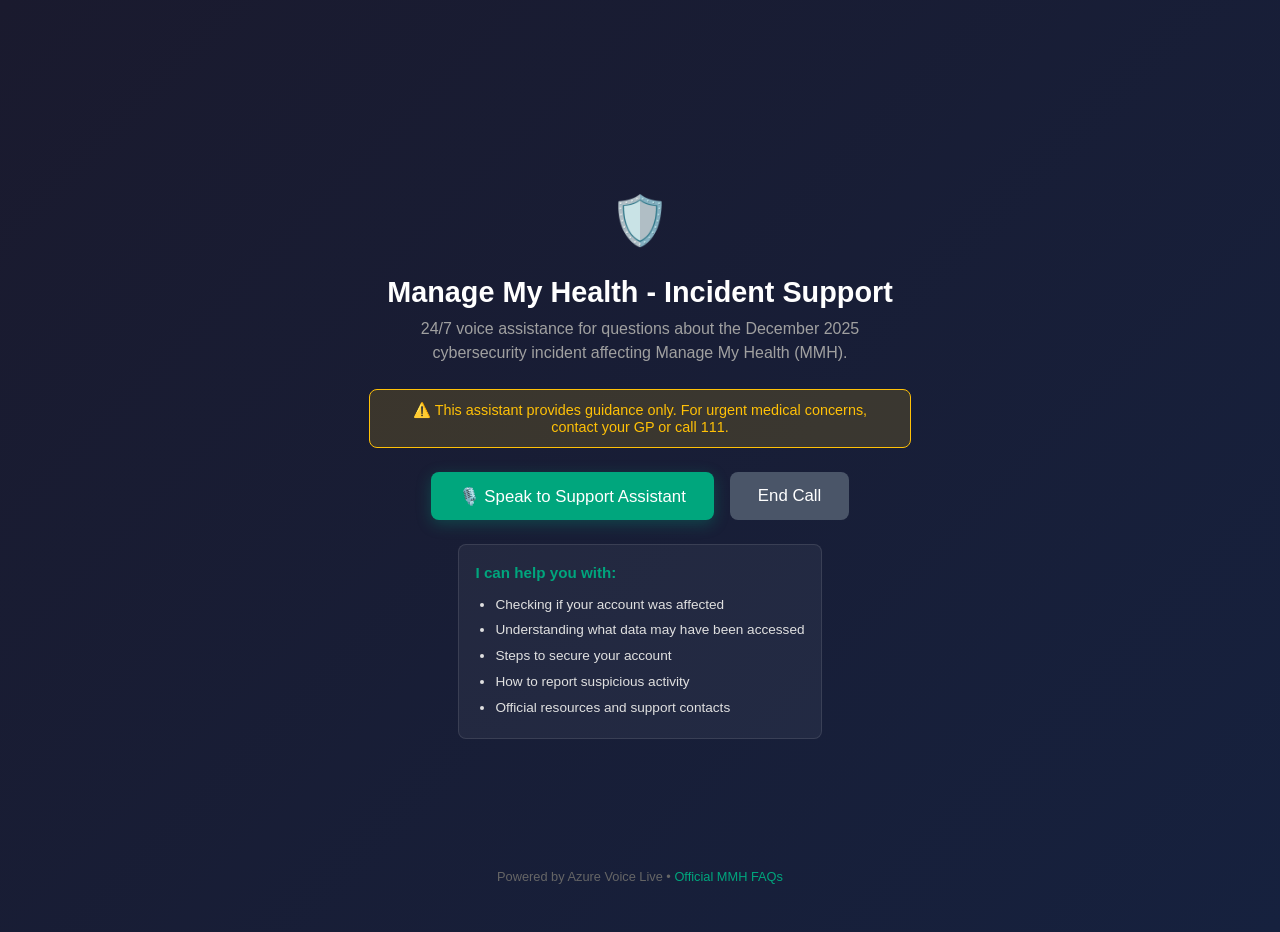
==== server/static/index.html @ 9e4277f2 "feat: Implement real-time speech transcription handler with Azure Speech SDK - Added SpeechTranscrip" ====
<!DOCTYPE html>
<html lang="en">
<head>
  <meta charset="UTF-8" />
  <meta name="viewport" content="width=device-width, initial-scale=1.0" />
  <title>MMH Cyber Incident Support Line</title>
  <style>
    body {
      margin: 0;
      padding: 0;
      font-family: 'Segoe UI', Tahoma, Geneva, Verdana, sans-serif;
      background: linear-gradient(135deg, #1a1a2e 0%, #16213e 100%);
      display: flex;
      flex-direction: column;
      align-items: center;
      justify-content: center;
      min-height: 100vh;
      color: #e0e0e0;
      text-align: center;
      padding: 1rem;
    }

    .header-icon {
      font-size: 3rem;
      margin-bottom: 0.5rem;
    }

    h1 {
      font-size: 1.8rem;
      margin-bottom: 0.5rem;
      color: #fff;
    }

    .subtitle {
      font-size: 1rem;
      color: #a0a0a0;
      margin-bottom: 1.5rem;
      max-width: 500px;
      line-height: 1.5;
    }

    .alert-banner {
      background: rgba(255, 193, 7, 0.15);
      border: 1px solid #ffc107;
      border-radius: 0.5rem;
      padding: 0.75rem 1.25rem;
      margin-bottom: 1.5rem;
      max-width: 500px;
      font-size: 0.9rem;
      color: #ffc107;
    }

    .controls {
      display: flex;
      gap: 1rem;
      flex-wrap: wrap;
      justify-content: center;
    }

    button {
      padding: 0.85rem 1.75rem;
      font-size: 1.05rem;
      border: none;
      border-radius: 0.5rem;
      cursor: pointer;
      transition: all 0.3s ease;
      font-weight: 500;
    }

    #startBtn {
      background-color: #00a67d;
      color: white;
      box-shadow: 0 4px 15px rgba(0, 166, 125, 0.3);
    }

    #startBtn:hover {
      background-color: #008c6a;
      transform: translateY(-2px);
    }

    #startBtn:disabled {
      background-color: #4a5568;
      cursor: not-allowed;
      transform: none;
      box-shadow: none;
    }

    #stopBtn {
      background-color: #e53e3e;
      color: white;
    }

    #stopBtn:hover:not(:disabled) {
      background-color: #c53030;
    }

    #stopBtn:disabled {
      background-color: #4a5568;
      cursor: not-allowed;
    }

    .info-box {
      background: rgba(255, 255, 255, 0.05);
      border: 1px solid rgba(255, 255, 255, 0.1);
      border-radius: 0.5rem;
      padding: 1rem;
      margin-top: 1.5rem;
      max-width: 450px;
      text-align: left;
      font-size: 0.85rem;
      line-height: 1.6;
    }

    .info-box h3 {
      margin: 0 0 0.5rem 0;
      font-size: 0.95rem;
      color: #00a67d;
    }

    .info-box ul {
      margin: 0;
      padding-left: 1.25rem;
    }

    .info-box li {
      margin-bottom: 0.25rem;
    }

    audio {
      margin-top: 2rem;
      display: block;
    }

    footer {
      position: fixed;
      bottom: 1rem;
      font-size: 0.8rem;
      color: #666;
    }

    footer a {
      color: #00a67d;
      text-decoration: none;
    }

    footer a:hover {
      text-decoration: underline;
    }

    .nav-link {
      margin-top: 1.5rem;
    }

    .nav-link a {
      color: #00a67d;
      text-decoration: none;
      font-size: 0.9rem;
      display: inline-flex;
      align-items: center;
      gap: 0.5rem;
      transition: color 0.2s ease;
    }

    .nav-link a:hover {
      color: #00d9a0;
      text-decoration: underline;
    }
  </style>
</head>
<body>
  <div class="header-icon">🛡️</div>
  <h1>Manage My Health - Incident Support</h1>
  <div class="subtitle">
    24/7 voice assistance for questions about the December 2025 cybersecurity incident affecting Manage My Health (MMH).
  </div>

  <div class="alert-banner">
    ⚠️ This assistant provides guidance only. For urgent medical concerns, contact your GP or call 111.
  </div>

  <div class="controls">
    <button id="startBtn" onclick="startStreaming()" title="Start talking to the support assistant">
      🎙️ Speak to Support Assistant
    </button>
    <button id="stopBtn" onclick="stopStreaming()" disabled title="End the conversation">
      End Call
    </button>
  </div>

  <div class="info-box">
    <h3>I can help you with:</h3>
    <ul>
      <li>Checking if your account was affected</li>
      <li>Understanding what data may have been accessed</li>
      <li>Steps to secure your account</li>
      <li>How to report suspicious activity</li>
      <li>Official resources and support contacts</li>
    </ul>
  </div>

  <!-- Ambient Scene: Backend handles ambient mixing via AMBIENT_PRESET env var -->

  <audio id="ttsPlayer" autoplay></audio>

  <footer>
    Powered by Azure Voice Live • <a href="https://managemyhealth.co.nz/faqs-cyber-breach/" target="_blank">Official MMH FAQs</a>
  </footer>

  <script>
    let mediaStream, source, processor, socket;
    let audioContext = new AudioContext({ sampleRate: 24000 });
    let workletNode;

    // Load the AudioWorkletProcessor
    async function loadAudioProcessor() {
      await audioContext.audioWorklet.addModule('/static/audio-processor.js');
      workletNode = new AudioWorkletNode(audioContext, 'audio-processor');
      workletNode.connect(audioContext.destination);
    }

    async function playAudio(arrayBuffer) {
      if (audioContext.state === 'suspended') await audioContext.resume();
      const int16 = new Int16Array(arrayBuffer);
      const float32 = new Float32Array(int16.length);
      for (let i = 0; i < int16.length; i++) {
        float32[i] = int16[i] / (int16[i] < 0 ? 0x8000 : 0x7FFF);
      }
      workletNode.port.postMessage({ pcm: float32 });
    }

    function stopPlayback() {
      if (workletNode) workletNode.port.postMessage({ clear: true });
    }

    function float32ToInt16(float32Array) {
      const int16 = new Int16Array(float32Array.length);
      for (let i = 0; i < float32Array.length; i++) {
        const s = Math.max(-1, Math.min(1, float32Array[i]));
        int16[i] = s < 0 ? s * 0x8000 : s * 0x7FFF;
      }
      return int16;
    }

    async function startMicrophone() {
      mediaStream = await navigator.mediaDevices.getUserMedia({
        audio: {
          echoCancellation: true,
          noiseSuppression: true,
          autoGainControl: true
        }
      });
      source = audioContext.createMediaStreamSource(mediaStream);
      processor = audioContext.createScriptProcessor(4096, 1, 1);

      processor.onaudioprocess = (event) => {
        const input = event.inputBuffer.getChannelData(0);
        const pcm = float32ToInt16(input);
        if (socket?.readyState === WebSocket.OPEN) {
          socket.send(pcm.buffer);
        }
      };

      // ONLY route mic input into the processor
      source.connect(processor);
      processor.connect(audioContext.destination); // destination is silent when context's output not used
    }

    function stopMicrophone() {
      if (processor && typeof processor.disconnect === "function") {
        processor.disconnect();
        processor = null;
      }
      if (mediaStream && mediaStream.getTracks) {
        mediaStream.getTracks().forEach(t => t.stop());
        mediaStream = null;
      }
    }

    function stopStreaming() {
      socket.close();
    }

    function startStreaming() {
      let wsProtocol = window.location.protocol === "https:" ? "wss" : "ws";
      let wsHost = window.location.host; 
      socket = new WebSocket(`${wsProtocol}://${wsHost}/web/ws`);
      socket.binaryType = "arraybuffer";

      socket.onopen = async () => {
        console.log("WebSocket opened");
        await audioContext.resume();
        await startMicrophone();
        document.getElementById("startBtn").disabled = true;
        document.getElementById("stopBtn").disabled = false;
      };

      socket.onmessage = async (event) => {
        if (typeof event.data === "string") {
          const msg = JSON.parse(event.data);
          if (msg.Kind === "StopAudio") {
            console.log("Audio stopped")
            stopPlayback();
          }
          if (msg.Kind === "Transcription") {
            console.log("Transcript:", msg.Text);
          }
         }
        else if (event.data instanceof ArrayBuffer) {
            try {
              playAudio(event.data);
            } catch (e) {
              console.error("Failed to decode audio:", e);
            }
        }
        else
        {
          console.log("unknown message", event.data);
        }
      }

      socket.onclose = () => {
        console.log("WebSocket closed");
        stopMicrophone();
        document.getElementById("startBtn").disabled = false;
        document.getElementById("stopBtn").disabled = true;
      };

      socket.onerror = (err) => console.error("WebSocket error", err);
    }

    // Initialize the audio processor
    loadAudioProcessor();
  </script>
</body>
</html>
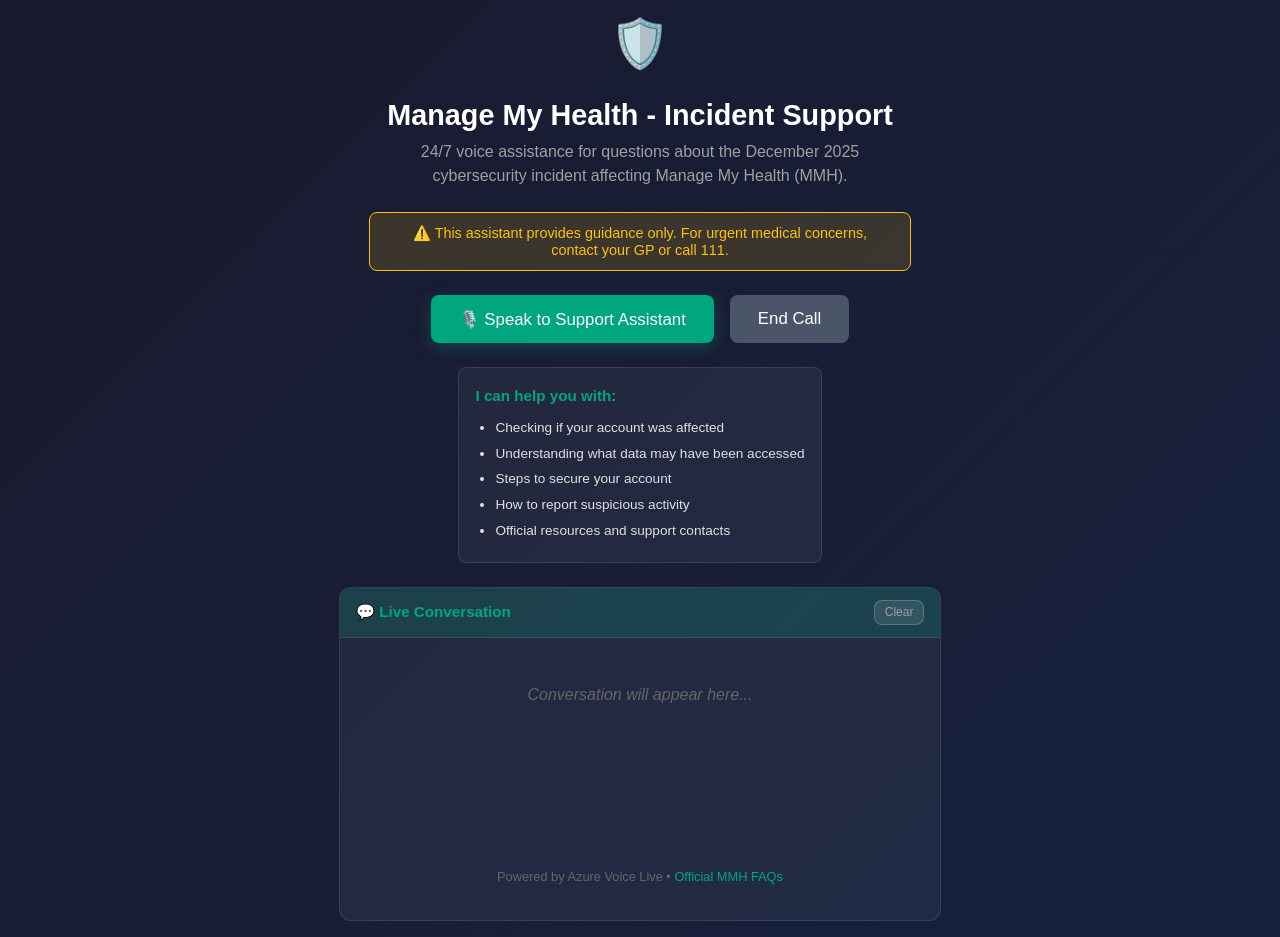
==== commit e3334d95: "feat: Enhance real-time transcription panel with user message display and styling" ====
--- a/server/static/index.html
+++ b/server/static/index.html
@@ -165,6 +165,108 @@
       color: #00d9a0;
       text-decoration: underline;
     }
+
+    /* Transcription Panel Styles */
+    .transcription-panel {
+      width: 100%;
+      max-width: 600px;
+      margin-top: 1.5rem;
+      background: rgba(255, 255, 255, 0.05);
+      border: 1px solid rgba(255, 255, 255, 0.1);
+      border-radius: 0.75rem;
+      overflow: hidden;
+    }
+
+    .transcription-header {
+      background: rgba(0, 166, 125, 0.2);
+      padding: 0.75rem 1rem;
+      display: flex;
+      justify-content: space-between;
+      align-items: center;
+      border-bottom: 1px solid rgba(255, 255, 255, 0.1);
+    }
+
+    .transcription-header h3 {
+      margin: 0;
+      font-size: 0.95rem;
+      color: #00a67d;
+    }
+
+    .transcription-header button {
+      padding: 0.3rem 0.6rem;
+      font-size: 0.75rem;
+      background: rgba(255, 255, 255, 0.1);
+      border: 1px solid rgba(255, 255, 255, 0.2);
+      color: #a0a0a0;
+    }
+
+    .transcription-header button:hover {
+      background: rgba(255, 255, 255, 0.15);
+      color: #fff;
+    }
+
+    .transcription-messages {
+      height: 250px;
+      overflow-y: auto;
+      padding: 1rem;
+      display: flex;
+      flex-direction: column;
+      gap: 0.75rem;
+    }
+
+    .transcription-messages:empty::before {
+      content: "Conversation will appear here...";
+      color: #666;
+      font-style: italic;
+      text-align: center;
+      padding: 2rem;
+    }
+
+    .message {
+      max-width: 85%;
+      padding: 0.6rem 0.9rem;
+      border-radius: 0.75rem;
+      font-size: 0.9rem;
+      line-height: 1.4;
+      animation: fadeIn 0.3s ease;
+    }
+
+    @keyframes fadeIn {
+      from { opacity: 0; transform: translateY(10px); }
+      to { opacity: 1; transform: translateY(0); }
+    }
+
+    .message.user {
+      align-self: flex-end;
+      background: rgba(0, 166, 125, 0.3);
+      border: 1px solid rgba(0, 166, 125, 0.5);
+      color: #e0e0e0;
+      text-align: right;
+    }
+
+    .message.agent {
+      align-self: flex-start;
+      background: rgba(59, 130, 246, 0.3);
+      border: 1px solid rgba(59, 130, 246, 0.5);
+      color: #e0e0e0;
+      text-align: left;
+    }
+
+    .message-label {
+      font-size: 0.7rem;
+      text-transform: uppercase;
+      letter-spacing: 0.05em;
+      margin-bottom: 0.25rem;
+      opacity: 0.7;
+    }
+
+    .message.user .message-label {
+      color: #00d9a0;
+    }
+
+    .message.agent .message-label {
+      color: #60a5fa;
+    }
   </style>
 </head>
 <body>
@@ -198,6 +300,15 @@
     </ul>
   </div>
 
+  <!-- Real-time Transcription Panel -->
+  <div class="transcription-panel" id="transcriptionPanel">
+    <div class="transcription-header">
+      <h3>💬 Live Conversation</h3>
+      <button onclick="clearTranscription()" title="Clear conversation history">Clear</button>
+    </div>
+    <div class="transcription-messages" id="transcriptionMessages"></div>
+  </div>
+
   <!-- Ambient Scene: Backend handles ambient mixing via AMBIENT_PRESET env var -->
 
   <audio id="ttsPlayer" autoplay></audio>
@@ -302,7 +413,12 @@
             stopPlayback();
           }
           if (msg.Kind === "Transcription") {
-            console.log("Transcript:", msg.Text);
+            console.log("Agent:", msg.Text);
+            addTranscriptionMessage(msg.Text, "agent");
+          }
+          if (msg.Kind === "UserTranscription") {
+            console.log("User:", msg.Text);
+            addTranscriptionMessage(msg.Text, "user");
           }
          }
         else if (event.data instanceof ArrayBuffer) {
@@ -328,6 +444,30 @@
       socket.onerror = (err) => console.error("WebSocket error", err);
     }
 
+    function addTranscriptionMessage(text, type) {
+      const container = document.getElementById("transcriptionMessages");
+      const messageDiv = document.createElement("div");
+      messageDiv.className = `message ${type}`;
+      
+      const label = document.createElement("div");
+      label.className = "message-label";
+      label.textContent = type === "user" ? "You" : "Support Agent";
+      
+      const content = document.createElement("div");
+      content.textContent = text;
+      
+      messageDiv.appendChild(label);
+      messageDiv.appendChild(content);
+      container.appendChild(messageDiv);
+      
+      // Auto-scroll to bottom
+      container.scrollTop = container.scrollHeight;
+    }
+
+    function clearTranscription() {
+      document.getElementById("transcriptionMessages").innerHTML = "";
+    }
+
     // Initialize the audio processor
     loadAudioProcessor();
   </script>
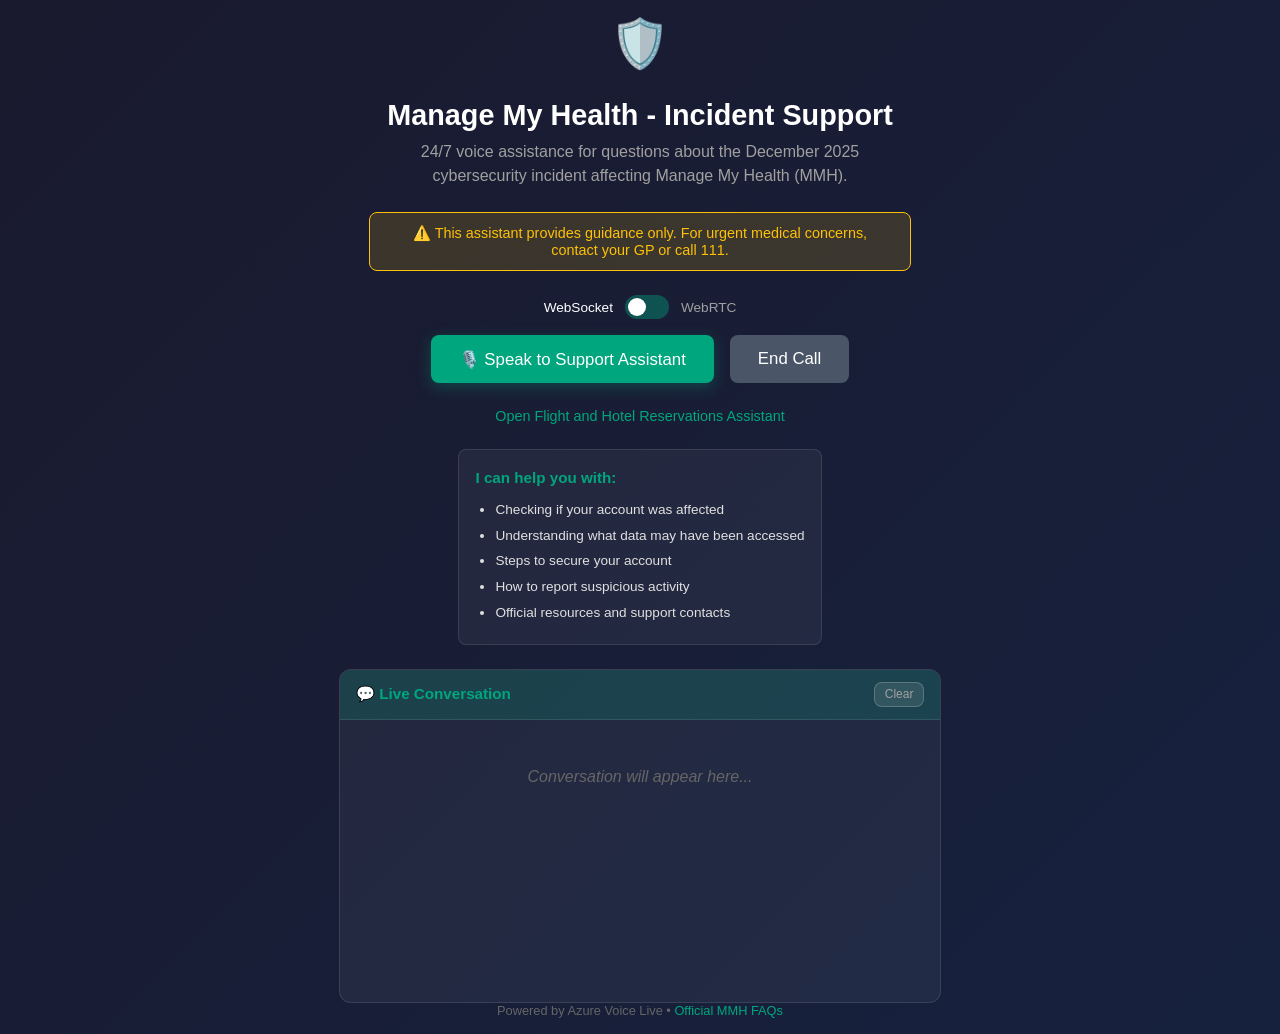
==== commit c9fa4d64: "Add integration tests for Azure Speech transcription and travel orchestration - Implement integratio" ====
--- a/server/static/index.html
+++ b/server/static/index.html
@@ -132,7 +132,7 @@
     }
 
     footer {
-      position: fixed;
+      /*position: fixed;*/
       bottom: 1rem;
       font-size: 0.8rem;
       color: #666;
@@ -267,6 +267,71 @@
     .message.agent .message-label {
       color: #60a5fa;
     }
+
+    .transport-toggle {
+      display: flex;
+      align-items: center;
+      gap: 0.75rem;
+      margin-bottom: 1rem;
+      font-size: 0.85rem;
+    }
+
+    .transport-toggle .toggle-label {
+      color: #a0a0a0;
+      font-size: 0.85rem;
+      transition: color 0.3s ease;
+    }
+
+    .transport-toggle .toggle-label.active {
+      color: #fff;
+      font-weight: 500;
+    }
+
+    .toggle-switch {
+      position: relative;
+      width: 44px;
+      height: 24px;
+      cursor: pointer;
+    }
+
+    .toggle-switch input {
+      opacity: 0;
+      width: 0;
+      height: 0;
+    }
+
+    .toggle-slider {
+      position: absolute;
+      inset: 0;
+      background: rgba(0, 166, 125, 0.4);
+      border-radius: 12px;
+      transition: background 0.3s ease;
+    }
+
+    .toggle-slider::before {
+      content: '';
+      position: absolute;
+      width: 18px;
+      height: 18px;
+      left: 3px;
+      top: 3px;
+      background: #fff;
+      border-radius: 50%;
+      transition: transform 0.3s ease;
+    }
+
+    .toggle-switch input:checked + .toggle-slider {
+      background: rgba(59, 130, 246, 0.6);
+    }
+
+    .toggle-switch input:checked + .toggle-slider::before {
+      transform: translateX(20px);
+    }
+
+    .toggle-switch input:disabled + .toggle-slider {
+      opacity: 0.4;
+      cursor: not-allowed;
+    }
   </style>
 </head>
 <body>
@@ -280,6 +345,15 @@
     ⚠️ This assistant provides guidance only. For urgent medical concerns, contact your GP or call 111.
   </div>
 
+  <div class="transport-toggle">
+    <span class="toggle-label active" id="labelWs">WebSocket</span>
+    <label class="toggle-switch">
+      <input type="checkbox" id="transportToggle" />
+      <span class="toggle-slider"></span>
+    </label>
+    <span class="toggle-label" id="labelWebrtc">WebRTC</span>
+  </div>
+
   <div class="controls">
     <button id="startBtn" onclick="startStreaming()" title="Start talking to the support assistant">
       🎙️ Speak to Support Assistant
@@ -287,6 +361,10 @@
     <button id="stopBtn" onclick="stopStreaming()" disabled title="End the conversation">
       End Call
     </button>
+  </div>
+
+  <div class="nav-link">
+    <a href="/travel-support">Open Flight and Hotel Reservations Assistant</a>
   </div>
 
   <div class="info-box">
@@ -391,10 +469,21 @@
       socket.close();
     }
 
+    function getTransportPath() {
+      const isWebRTC = document.getElementById("transportToggle").checked;
+      return isWebRTC ? "/webrtc/ws" : "/web/ws";
+    }
+
+    document.getElementById("transportToggle").addEventListener("change", function() {
+      document.getElementById("labelWs").classList.toggle("active", !this.checked);
+      document.getElementById("labelWebrtc").classList.toggle("active", this.checked);
+    });
+
     function startStreaming() {
       let wsProtocol = window.location.protocol === "https:" ? "wss" : "ws";
-      let wsHost = window.location.host; 
-      socket = new WebSocket(`${wsProtocol}://${wsHost}/web/ws`);
+      let wsHost = window.location.host;
+      let wsPath = getTransportPath();
+      socket = new WebSocket(`${wsProtocol}://${wsHost}${wsPath}`);
       socket.binaryType = "arraybuffer";
 
       socket.onopen = async () => {
@@ -403,6 +492,7 @@
         await startMicrophone();
         document.getElementById("startBtn").disabled = true;
         document.getElementById("stopBtn").disabled = false;
+        document.getElementById("transportToggle").disabled = true;
       };
 
       socket.onmessage = async (event) => {
@@ -439,6 +529,7 @@
         stopMicrophone();
         document.getElementById("startBtn").disabled = false;
         document.getElementById("stopBtn").disabled = true;
+        document.getElementById("transportToggle").disabled = false;
       };
 
       socket.onerror = (err) => console.error("WebSocket error", err);
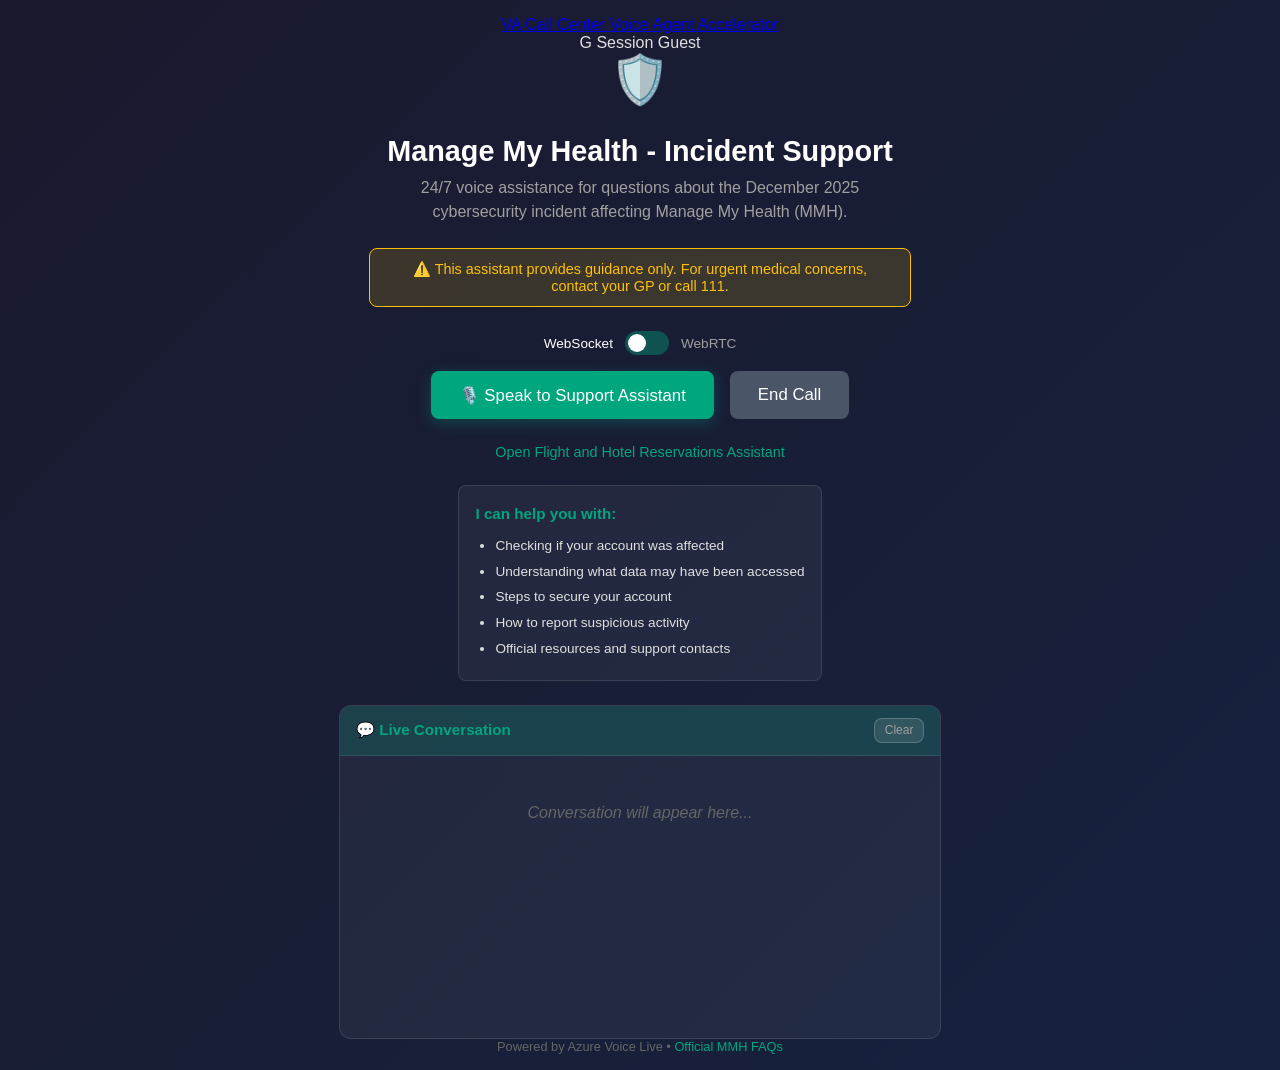
==== commit 34620f1d: "feat: implement user identity management with shared header across static pages" ====
--- a/server/static/index.html
+++ b/server/static/index.html
@@ -333,8 +333,22 @@
       cursor: not-allowed;
     }
   </style>
+  <link rel="stylesheet" href="/static/identity.css?v=3" />
 </head>
-<body>
+<body class="app-shell">
+  <header class="app-header" aria-label="Application header">
+    <a class="app-header-brand" href="/">
+      <span class="app-header-mark" aria-hidden="true">VA</span>
+      <span class="app-header-title">Call Center Voice Agent Accelerator</span>
+    </a>
+    <div class="user-identity guest" data-user-identity aria-live="polite">
+      <span class="user-avatar" aria-hidden="true">G</span>
+      <span class="user-copy">
+        <span class="user-kicker">Session</span>
+        <span class="user-name">Guest</span>
+      </span>
+    </div>
+  </header>
   <div class="header-icon">🛡️</div>
   <h1>Manage My Health - Incident Support</h1>
   <div class="subtitle">
@@ -395,6 +409,7 @@
     Powered by Azure Voice Live • <a href="https://managemyhealth.co.nz/faqs-cyber-breach/" target="_blank">Official MMH FAQs</a>
   </footer>
 
+  <script src="/static/identity.js?v=1"></script>
   <script>
     let mediaStream, source, processor, socket;
     let audioContext = new AudioContext({ sampleRate: 24000 });
